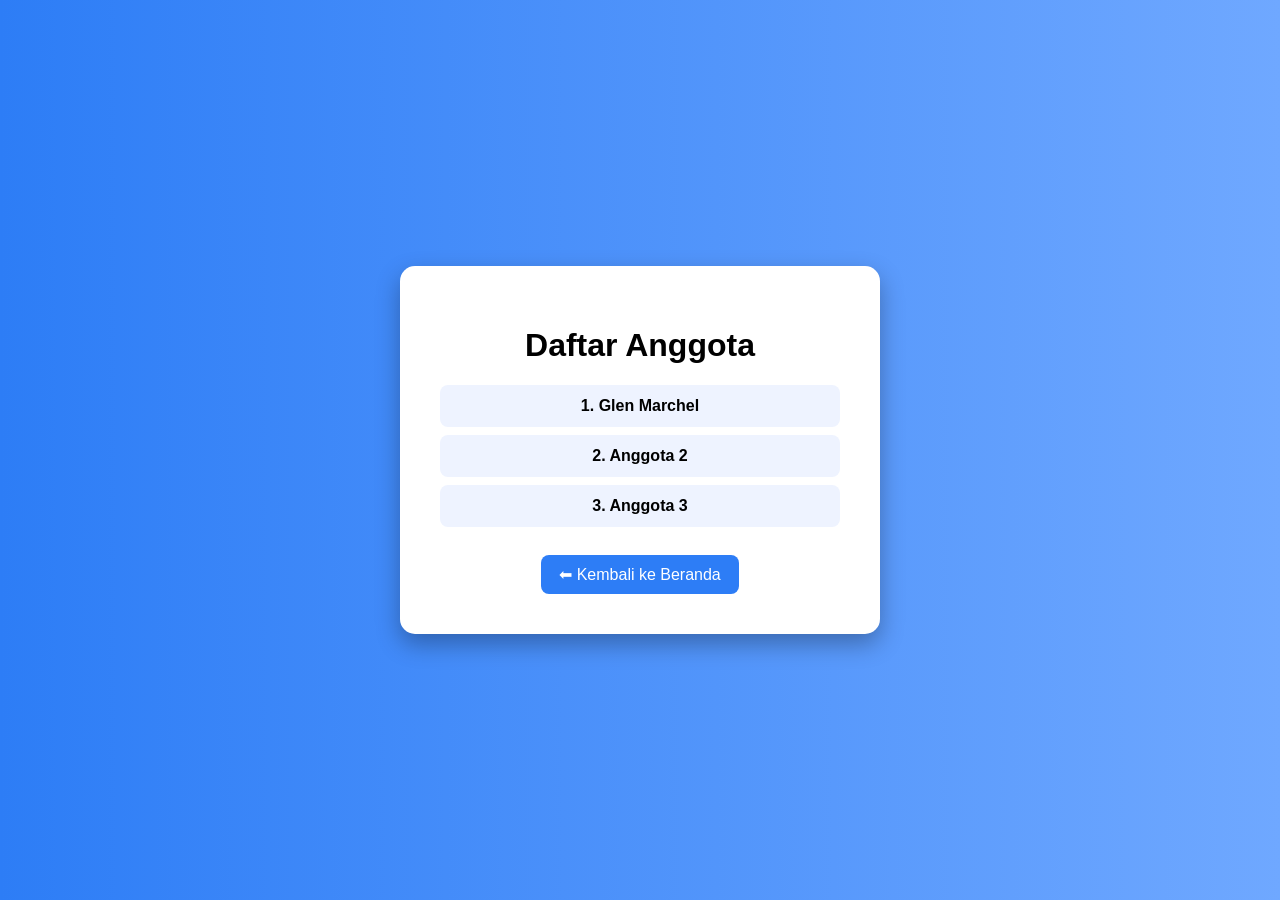
==== anggota.html @ 37cb6a38 "Create anggota.html" ====
<!DOCTYPE html>
<html lang="id">
<head>
<meta charset="UTF-8">
<meta name="viewport" content="width=device-width, initial-scale=1.0">
<title>Daftar Anggota</title>

<style>
body {
    margin: 0;
    font-family: Arial;
    background: linear-gradient(to right, #2d7df6, #6fa8ff);
    display: flex;
    justify-content: center;
    align-items: center;
    height: 100vh;
}

/* Box anggota */
.box {
    background: white;
    padding: 40px;
    border-radius: 15px;
    width: 400px;
    text-align: center;
    box-shadow: 0 10px 25px rgba(0,0,0,0.3);
}

.member {
    background: #eef3ff;
    padding: 12px;
    margin: 8px 0;
    border-radius: 8px;
    font-weight: bold;
}

/* Tombol kembali */
.back {
    display: inline-block;
    margin-top: 20px;
    padding: 10px 18px;
    background: #2d7df6;
    color: white;
    text-decoration: none;
    border-radius: 8px;
}
</style>
</head>

<body>

<div class="box">

    <h1>Daftar Anggota</h1>

    <div class="member">1. Glen Marchel</div>
    <div class="member">2. Anggota 2</div>
    <div class="member">3. Anggota 3</div>

    <a href="index.html" class="back">⬅ Kembali ke Beranda</a>

</div>

</body>
</html>
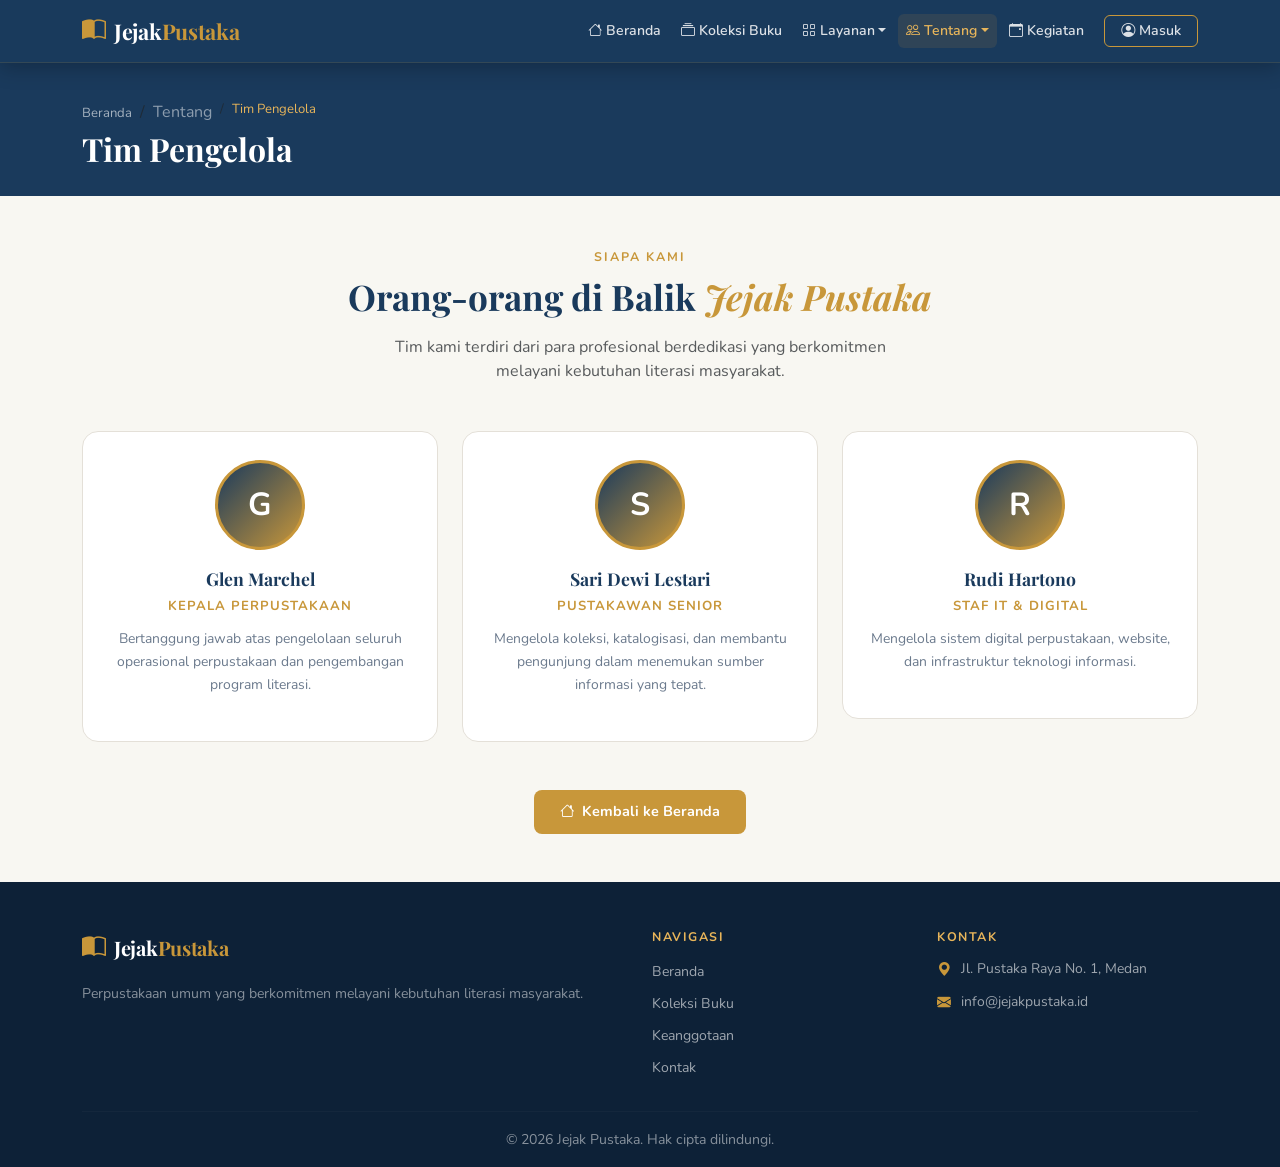
==== commit fa9c12d6: "Add files via upload" ====
--- a/anggota.html
+++ b/anggota.html
@@ -1,65 +1,179 @@
-<!DOCTYPE html>
-<html lang="id">
-<head>
-<meta charset="UTF-8">
-<meta name="viewport" content="width=device-width, initial-scale=1.0">
-<title>Daftar Anggota</title>
-
-<style>
-body {
-    margin: 0;
-    font-family: Arial;
-    background: linear-gradient(to right, #2d7df6, #6fa8ff);
-    display: flex;
-    justify-content: center;
-    align-items: center;
-    height: 100vh;
-}
-
-/* Box anggota */
-.box {
-    background: white;
-    padding: 40px;
-    border-radius: 15px;
-    width: 400px;
-    text-align: center;
-    box-shadow: 0 10px 25px rgba(0,0,0,0.3);
-}
-
-.member {
-    background: #eef3ff;
-    padding: 12px;
-    margin: 8px 0;
-    border-radius: 8px;
-    font-weight: bold;
-}
-
-/* Tombol kembali */
-.back {
-    display: inline-block;
-    margin-top: 20px;
-    padding: 10px 18px;
-    background: #2d7df6;
-    color: white;
-    text-decoration: none;
-    border-radius: 8px;
-}
-</style>
-</head>
-
-<body>
-
-<div class="box">
-
-    <h1>Daftar Anggota</h1>
-
-    <div class="member">1. Glen Marchel</div>
-    <div class="member">2. Anggota 2</div>
-    <div class="member">3. Anggota 3</div>
-
-    <a href="index.html" class="back">⬅ Kembali ke Beranda</a>
-
-</div>
-
-</body>
-</html>
+<!DOCTYPE html>
+<html lang="id">
+<head>
+  <meta charset="UTF-8">
+  <meta name="viewport" content="width=device-width, initial-scale=1.0">
+  <title>Tim Pengelola – Jejak Pustaka</title>
+  <link href="https://cdn.jsdelivr.net/npm/bootstrap@5.3.0/dist/css/bootstrap.min.css" rel="stylesheet">
+  <link href="https://fonts.googleapis.com/css2?family=Playfair+Display:wght@400;600;700&family=Nunito:wght@300;400;500;600;700&display=swap" rel="stylesheet">
+  <link href="https://cdn.jsdelivr.net/npm/bootstrap-icons@1.11.3/font/bootstrap-icons.min.css" rel="stylesheet">
+  <link rel="stylesheet" href="style.css">
+  <style>
+    .page-header-bar { background:var(--primary); padding:100px 0 28px; }
+    .page-header-bar .breadcrumb-item a { color:rgba(255,255,255,0.6); text-decoration:none; font-size:.82rem; }
+    .page-header-bar .breadcrumb-item.active { color:var(--accent-light); font-size:.82rem; }
+    .page-title { font-family:'Playfair Display',serif; color:white; font-size:2rem; font-weight:700; margin:6px 0 0; }
+
+    .team-card {
+      background:white; border-radius:16px; border:1px solid var(--border);
+      overflow:hidden; transition:all 0.3s; text-align:center;
+    }
+    .team-card:hover { transform:translateY(-6px); box-shadow:0 16px 40px rgba(26,58,92,0.15); }
+    .team-avatar {
+      width:90px; height:90px; border-radius:50%; object-fit:cover;
+      border:3px solid var(--accent); margin:28px auto 0;
+      background:var(--bg-light); display:flex; align-items:center; justify-content:center;
+    }
+    .avatar-placeholder {
+      width:90px; height:90px; border-radius:50%;
+      background:linear-gradient(135deg, var(--primary), var(--accent));
+      display:flex; align-items:center; justify-content:center;
+      font-size:2rem; color:white; font-weight:700;
+      margin:28px auto 0; border:3px solid var(--accent);
+    }
+    .team-body { padding:16px 24px 28px; }
+    .team-name { font-family:'Playfair Display',serif; font-size:1.1rem; color:var(--primary); font-weight:700; margin-bottom:4px; }
+    .team-role { font-size:0.82rem; color:var(--accent); font-weight:700; text-transform:uppercase; letter-spacing:1px; margin-bottom:12px; }
+    .team-desc { font-size:0.87rem; color:var(--text-muted); line-height:1.65; }
+  </style>
+</head>
+<body>
+
+<nav class="navbar navbar-expand-lg navbar-dark fixed-top scrolled" id="mainNav">
+  <div class="container">
+    <a class="navbar-brand d-flex align-items-center gap-2" href="index.html">
+      <i class="bi bi-book-half fs-4 text-accent"></i>
+      <span class="brand-name">Jejak<span class="text-accent">Pustaka</span></span>
+    </a>
+    <button class="navbar-toggler border-0" type="button" data-bs-toggle="collapse" data-bs-target="#navMenu">
+      <span class="navbar-toggler-icon"></span>
+    </button>
+    <div class="collapse navbar-collapse" id="navMenu">
+      <ul class="navbar-nav ms-auto align-items-lg-center gap-lg-1">
+        <li class="nav-item"><a class="nav-link" href="index.html"><i class="bi bi-house me-1"></i>Beranda</a></li>
+        <li class="nav-item"><a class="nav-link" href="koleksi.html"><i class="bi bi-collection me-1"></i>Koleksi Buku</a></li>
+        <li class="nav-item dropdown">
+          <a class="nav-link dropdown-toggle" data-bs-toggle="dropdown" href="#"><i class="bi bi-grid me-1"></i>Layanan</a>
+          <ul class="dropdown-menu dropdown-menu-dark">
+            <li><a class="dropdown-item" href="peminjaman.html"><i class="bi bi-arrow-left-right me-2"></i>Peminjaman & Pengembalian</a></li>
+            <li><a class="dropdown-item" href="keanggotaan.html"><i class="bi bi-person-badge me-2"></i>Keanggotaan</a></li>
+            <li><a class="dropdown-item" href="referensi.html"><i class="bi bi-journal-text me-2"></i>Layanan Referensi</a></li>
+            <li><hr class="dropdown-divider"></li>
+            <li><a class="dropdown-item" href="digital.html"><i class="bi bi-laptop me-2"></i>Perpustakaan Digital</a></li>
+          </ul>
+        </li>
+        <li class="nav-item dropdown">
+          <a class="nav-link dropdown-toggle active" data-bs-toggle="dropdown" href="#"><i class="bi bi-people me-1"></i>Tentang</a>
+          <ul class="dropdown-menu dropdown-menu-dark">
+            <li><a class="dropdown-item" href="profil.html"><i class="bi bi-building me-2"></i>Profil Perpustakaan</a></li>
+            <li><a class="dropdown-item active" href="anggota.html"><i class="bi bi-people me-2"></i>Tim Pengelola</a></li>
+            <li><a class="dropdown-item" href="jam-operasional.html"><i class="bi bi-clock me-2"></i>Jam Operasional</a></li>
+            <li><a class="dropdown-item" href="kontak.html"><i class="bi bi-envelope me-2"></i>Hubungi Kami</a></li>
+          </ul>
+        </li>
+        <li class="nav-item"><a class="nav-link" href="index.html#event"><i class="bi bi-calendar-event me-1"></i>Kegiatan</a></li>
+        <li class="nav-item ms-lg-2">
+          <a class="nav-link btn btn-outline-accent px-3 py-1" href="index.html">
+            <i class="bi bi-person-circle me-1"></i>Masuk
+          </a>
+        </li>
+      </ul>
+    </div>
+  </div>
+</nav>
+
+<div class="page-header-bar">
+  <div class="container">
+    <nav aria-label="breadcrumb">
+      <ol class="breadcrumb mb-1">
+        <li class="breadcrumb-item"><a href="index.html">Beranda</a></li>
+        <li class="breadcrumb-item"><span class="text-white-50">Tentang</span></li>
+        <li class="breadcrumb-item active">Tim Pengelola</li>
+      </ol>
+    </nav>
+    <h1 class="page-title">Tim Pengelola</h1>
+  </div>
+</div>
+
+<section class="py-5" style="background:#f8f7f2;">
+  <div class="container">
+    <div class="text-center mb-5">
+      <span class="section-label">Siapa Kami</span>
+      <h2 class="section-title">Orang-orang di Balik <em>Jejak Pustaka</em></h2>
+      <p class="text-muted mt-3" style="max-width:520px;margin:auto;">Tim kami terdiri dari para profesional berdedikasi yang berkomitmen melayani kebutuhan literasi masyarakat.</p>
+    </div>
+
+    <div class="row g-4">
+      <div class="col-md-6 col-lg-4">
+        <div class="team-card">
+          <div class="avatar-placeholder">G</div>
+          <div class="team-body">
+            <div class="team-name">Glen Marchel</div>
+            <div class="team-role">Kepala Perpustakaan</div>
+            <p class="team-desc">Bertanggung jawab atas pengelolaan seluruh operasional perpustakaan dan pengembangan program literasi.</p>
+          </div>
+        </div>
+      </div>
+      <div class="col-md-6 col-lg-4">
+        <div class="team-card">
+          <div class="avatar-placeholder">S</div>
+          <div class="team-body">
+            <div class="team-name">Sari Dewi Lestari</div>
+            <div class="team-role">Pustakawan Senior</div>
+            <p class="team-desc">Mengelola koleksi, katalogisasi, dan membantu pengunjung dalam menemukan sumber informasi yang tepat.</p>
+          </div>
+        </div>
+      </div>
+      <div class="col-md-6 col-lg-4">
+        <div class="team-card">
+          <div class="avatar-placeholder">R</div>
+          <div class="team-body">
+            <div class="team-name">Rudi Hartono</div>
+            <div class="team-role">Staf IT & Digital</div>
+            <p class="team-desc">Mengelola sistem digital perpustakaan, website, dan infrastruktur teknologi informasi.</p>
+          </div>
+        </div>
+      </div>
+    </div>
+
+    <div class="text-center mt-5">
+      <a href="index.html" class="btn btn-primary-custom"><i class="bi bi-house me-2"></i>Kembali ke Beranda</a>
+    </div>
+  </div>
+</section>
+
+<footer class="footer-section pt-5 pb-3">
+  <div class="container">
+    <div class="row g-4">
+      <div class="col-lg-6">
+        <div class="d-flex align-items-center gap-2 mb-3">
+          <i class="bi bi-book-half fs-4 text-accent"></i>
+          <span class="brand-name text-white fs-5">Jejak<span class="text-accent">Pustaka</span></span>
+        </div>
+        <p class="text-muted-footer">Perpustakaan umum yang berkomitmen melayani kebutuhan literasi masyarakat.</p>
+      </div>
+      <div class="col-6 col-lg-3">
+        <h6 class="footer-heading">Navigasi</h6>
+        <ul class="footer-links">
+          <li><a href="index.html">Beranda</a></li>
+          <li><a href="koleksi.html">Koleksi Buku</a></li>
+          <li><a href="keanggotaan.html">Keanggotaan</a></li>
+          <li><a href="kontak.html">Kontak</a></li>
+        </ul>
+      </div>
+      <div class="col-6 col-lg-3">
+        <h6 class="footer-heading">Kontak</h6>
+        <ul class="footer-contact">
+          <li><i class="bi bi-geo-alt-fill text-accent"></i> Jl. Pustaka Raya No. 1, Medan</li>
+          <li><i class="bi bi-envelope-fill text-accent"></i> info@jejakpustaka.id</li>
+        </ul>
+      </div>
+    </div>
+    <hr class="footer-divider mt-4">
+    <p class="text-muted-footer small text-center mb-0">© 2026 Jejak Pustaka. Hak cipta dilindungi.</p>
+  </div>
+</footer>
+
+<script src="https://cdn.jsdelivr.net/npm/bootstrap@5.3.0/dist/js/bootstrap.bundle.min.js"></script>
+</body>
+</html>
--- a/style.css
+++ b/style.css
@@ -0,0 +1,827 @@
+/* ===================================
+   JEJAK PUSTAKA — MAIN STYLESHEET
+   =================================== */
+
+:root {
+  --primary:    #1a3a5c;
+  --primary-dark: #122843;
+  --accent:     #c8973a;
+  --accent-light: #e8b55a;
+  --bg-light:   #f8f7f2;
+  --text-dark:  #1c2b3a;
+  --text-muted: #6b7a8d;
+  --white:      #ffffff;
+  --border:     #e4e0d8;
+  --shadow:     0 4px 20px rgba(26,58,92,0.10);
+  --radius:     12px;
+}
+
+* { box-sizing: border-box; }
+
+html { scroll-behavior: smooth; }
+
+body {
+  font-family: 'Nunito', sans-serif;
+  color: var(--text-dark);
+  background: var(--bg-light);
+  overflow-x: hidden;
+}
+
+/* ===== TYPOGRAPHY ===== */
+.section-label {
+  display: inline-block;
+  font-size: 0.78rem;
+  font-weight: 700;
+  letter-spacing: 2px;
+  text-transform: uppercase;
+  color: var(--accent);
+  margin-bottom: 8px;
+}
+
+.section-title {
+  font-family: 'Playfair Display', serif;
+  font-size: clamp(1.6rem, 3vw, 2.2rem);
+  font-weight: 700;
+  color: var(--primary);
+  line-height: 1.25;
+  margin: 0;
+}
+
+.section-title em {
+  font-style: italic;
+  color: var(--accent);
+}
+
+.brand-name {
+  font-family: 'Playfair Display', serif;
+  font-weight: 700;
+  font-size: 1.35rem;
+  letter-spacing: -0.3px;
+}
+
+.text-accent { color: var(--accent) !important; }
+
+/* ===== NAVBAR ===== */
+#mainNav {
+  background: rgba(26, 58, 92, 0.97);
+  backdrop-filter: blur(10px);
+  padding: 12px 0;
+  transition: all 0.3s ease;
+  border-bottom: 1px solid rgba(200,151,58,0.15);
+}
+
+#mainNav.scrolled {
+  padding: 8px 0;
+  box-shadow: 0 4px 20px rgba(0,0,0,0.25);
+}
+
+.navbar-brand { text-decoration: none; }
+
+.navbar-nav .nav-link {
+  font-size: 0.88rem;
+  font-weight: 600;
+  color: rgba(255,255,255,0.85) !important;
+  padding: 6px 10px;
+  border-radius: 6px;
+  transition: all 0.2s;
+}
+
+.navbar-nav .nav-link:hover,
+.navbar-nav .nav-link.active {
+  color: var(--accent-light) !important;
+  background: rgba(200,151,58,0.12);
+}
+
+.btn-outline-accent {
+  border: 1.5px solid var(--accent);
+  color: var(--accent) !important;
+  font-size: 0.85rem;
+  border-radius: 20px;
+  transition: all 0.25s;
+}
+
+.btn-outline-accent:hover {
+  background: var(--accent);
+  color: white !important;
+}
+
+.dropdown-menu-dark {
+  background: var(--primary-dark);
+  border: 1px solid rgba(200,151,58,0.2);
+  border-radius: 10px;
+  padding: 8px;
+  min-width: 220px;
+}
+
+.dropdown-menu-dark .dropdown-item {
+  color: rgba(255,255,255,0.85);
+  font-size: 0.87rem;
+  padding: 8px 14px;
+  border-radius: 6px;
+  transition: all 0.2s;
+}
+
+.dropdown-menu-dark .dropdown-item:hover {
+  background: rgba(200,151,58,0.15);
+  color: var(--accent-light);
+}
+
+.dropdown-menu-dark .dropdown-divider {
+  border-color: rgba(255,255,255,0.1);
+}
+
+/* ===== HERO ===== */
+.hero-section {
+  position: relative;
+  background: linear-gradient(135deg, #0d2137 0%, #1a3a5c 50%, #1e4470 100%);
+  padding-top: 80px;
+  overflow: hidden;
+}
+
+.hero-section::before {
+  content: '';
+  position: absolute; inset: 0;
+  background: url('https://images.unsplash.com/photo-1481627834876-b7833e8f5570?w=1200&q=60') center/cover;
+  opacity: 0.07;
+}
+
+.hero-overlay {
+  position: absolute; inset: 0;
+  background: linear-gradient(135deg, rgba(13,33,55,0.95) 0%, rgba(26,58,92,0.85) 100%);
+}
+
+.hero-content {
+  position: relative;
+  z-index: 2;
+}
+
+.min-vh-hero { min-height: 88vh; }
+
+.hero-badge {
+  display: inline-flex;
+  align-items: center;
+  background: rgba(200,151,58,0.18);
+  color: var(--accent-light);
+  border: 1px solid rgba(200,151,58,0.35);
+  border-radius: 30px;
+  padding: 5px 16px;
+  font-size: 0.8rem;
+  font-weight: 600;
+  letter-spacing: 0.5px;
+  margin-bottom: 20px;
+}
+
+.hero-title {
+  font-family: 'Playfair Display', serif;
+  font-size: clamp(2.2rem, 5vw, 3.8rem);
+  font-weight: 700;
+  color: white;
+  line-height: 1.15;
+  margin-bottom: 16px;
+}
+
+.hero-title em {
+  font-style: italic;
+  color: var(--accent-light);
+}
+
+.hero-subtitle {
+  color: rgba(255,255,255,0.75);
+  font-size: 1.05rem;
+  line-height: 1.7;
+  max-width: 520px;
+}
+
+.btn-primary-custom {
+  background: var(--accent);
+  color: white;
+  border: none;
+  padding: 11px 26px;
+  border-radius: 8px;
+  font-weight: 700;
+  font-size: 0.9rem;
+  transition: all 0.25s;
+  text-decoration: none;
+  display: inline-flex;
+  align-items: center;
+}
+
+.btn-primary-custom:hover {
+  background: var(--accent-light);
+  color: white;
+  transform: translateY(-2px);
+  box-shadow: 0 6px 20px rgba(200,151,58,0.35);
+}
+
+.btn-outline-light-custom {
+  background: transparent;
+  color: white;
+  border: 2px solid rgba(255,255,255,0.4);
+  padding: 11px 26px;
+  border-radius: 8px;
+  font-weight: 600;
+  font-size: 0.9rem;
+  transition: all 0.25s;
+  text-decoration: none;
+  display: inline-flex;
+  align-items: center;
+}
+
+.btn-outline-light-custom:hover {
+  border-color: white;
+  background: rgba(255,255,255,0.12);
+  color: white;
+}
+
+.hero-book-stack {
+  position: relative;
+  width: 340px;
+  height: 400px;
+}
+
+.hero-img-main {
+  width: 280px;
+  height: 380px;
+  object-fit: cover;
+  border-radius: 20px;
+  border: 4px solid rgba(200,151,58,0.3);
+  box-shadow: 0 20px 60px rgba(0,0,0,0.4);
+  position: absolute;
+  top: 10px;
+  left: 30px;
+}
+
+.floating-card {
+  position: absolute;
+  background: white;
+  border-radius: 12px;
+  padding: 10px 16px;
+  display: flex;
+  align-items: center;
+  gap: 10px;
+  font-size: 0.82rem;
+  font-weight: 700;
+  color: var(--primary);
+  box-shadow: var(--shadow);
+  animation: float 3s ease-in-out infinite;
+}
+
+.card-1 { bottom: 80px; left: -10px; animation-delay: 0s; }
+.card-2 { top: 60px; right: -10px; animation-delay: 1.5s; }
+
+@keyframes float {
+  0%, 100% { transform: translateY(0); }
+  50% { transform: translateY(-8px); }
+}
+
+.hero-wave {
+  position: absolute;
+  bottom: -1px; left: 0; right: 0;
+  line-height: 0;
+}
+
+.hero-wave svg { display: block; width: 100%; }
+
+/* ===== SEARCH ===== */
+.search-wrapper { max-width: 700px; margin: 0 auto; }
+
+.search-bar {
+  border-radius: 12px;
+  overflow: hidden;
+  border: 1.5px solid var(--border);
+  background: white;
+}
+
+.search-bar .form-control {
+  font-size: 0.95rem;
+  background: white;
+}
+
+.search-bar .form-control:focus { box-shadow: none; }
+
+.btn-search {
+  background: var(--primary);
+  color: white;
+  font-weight: 700;
+  border-radius: 0;
+  font-size: 0.9rem;
+  transition: background 0.2s;
+}
+
+.btn-search:hover { background: var(--accent); color: white; }
+
+.cat-badge {
+  background: white;
+  border: 1.5px solid var(--border);
+  color: var(--text-dark);
+  padding: 5px 14px;
+  border-radius: 20px;
+  font-size: 0.82rem;
+  font-weight: 600;
+  cursor: pointer;
+  transition: all 0.2s;
+}
+
+.cat-badge:hover {
+  border-color: var(--accent);
+  color: var(--accent);
+  background: rgba(200,151,58,0.05);
+}
+
+/* ===== STATS ===== */
+.stat-card {
+  background: white;
+  border-radius: var(--radius);
+  padding: 28px 20px;
+  border: 1px solid var(--border);
+  transition: all 0.25s;
+}
+
+.stat-card:hover {
+  transform: translateY(-4px);
+  box-shadow: var(--shadow);
+}
+
+.stat-icon {
+  font-size: 2rem;
+  color: var(--accent);
+  margin-bottom: 10px;
+}
+
+.stat-number {
+  font-family: 'Playfair Display', serif;
+  font-size: 2rem;
+  font-weight: 700;
+  color: var(--primary);
+}
+
+.stat-label {
+  font-size: 0.82rem;
+  color: var(--text-muted);
+  font-weight: 600;
+  margin-top: 4px;
+}
+
+/* ===== SECTION HEADER ===== */
+.section-header { margin-bottom: 8px; }
+
+.btn-link-custom {
+  color: var(--accent);
+  font-weight: 700;
+  font-size: 0.88rem;
+  text-decoration: none;
+  transition: gap 0.2s;
+}
+
+.btn-link-custom:hover { color: var(--primary); }
+
+/* ===== FILTER TABS ===== */
+.filter-btn {
+  background: white;
+  border: 1.5px solid var(--border);
+  color: var(--text-muted);
+  padding: 6px 18px;
+  border-radius: 20px;
+  font-size: 0.83rem;
+  font-weight: 600;
+  cursor: pointer;
+  transition: all 0.2s;
+}
+
+.filter-btn:hover, .filter-btn.active {
+  background: var(--primary);
+  border-color: var(--primary);
+  color: white;
+}
+
+/* ===== BOOK CARDS ===== */
+.book-card {
+  background: white;
+  border-radius: var(--radius);
+  overflow: hidden;
+  border: 1px solid var(--border);
+  cursor: pointer;
+  transition: all 0.3s;
+}
+
+.book-card:hover {
+  transform: translateY(-5px);
+  box-shadow: 0 10px 30px rgba(26,58,92,0.15);
+}
+
+.book-cover-wrap {
+  position: relative;
+  overflow: hidden;
+  height: 220px;
+}
+
+.book-cover-wrap img {
+  width: 100%;
+  height: 100%;
+  object-fit: cover;
+  transition: transform 0.4s;
+}
+
+.book-card:hover .book-cover-wrap img { transform: scale(1.06); }
+
+.book-overlay {
+  position: absolute;
+  inset: 0;
+  background: rgba(26,58,92,0.7);
+  display: flex;
+  align-items: center;
+  justify-content: center;
+  opacity: 0;
+  transition: opacity 0.3s;
+}
+
+.book-card:hover .book-overlay { opacity: 1; }
+
+.book-overlay span {
+  color: white;
+  font-weight: 700;
+  font-size: 0.88rem;
+  background: var(--accent);
+  padding: 7px 18px;
+  border-radius: 20px;
+}
+
+.badge-not-available {
+  position: absolute;
+  top: 10px;
+  right: 10px;
+  background: rgba(220,53,69,0.9);
+  color: white;
+  font-size: 0.72rem;
+  font-weight: 700;
+  padding: 3px 10px;
+  border-radius: 10px;
+}
+
+.book-info { padding: 14px; }
+
+.book-title {
+  font-family: 'Playfair Display', serif;
+  font-size: 0.95rem;
+  font-weight: 700;
+  color: var(--primary);
+  margin: 0 0 4px;
+  line-height: 1.3;
+  display: -webkit-box;
+  -webkit-line-clamp: 2;
+  -webkit-box-orient: vertical;
+  overflow: hidden;
+}
+
+.book-author {
+  font-size: 0.8rem;
+  color: var(--text-muted);
+  margin: 0 0 8px;
+}
+
+.book-kat {
+  background: rgba(26,58,92,0.07);
+  color: var(--primary);
+  font-size: 0.72rem;
+  font-weight: 700;
+  text-transform: capitalize;
+  padding: 3px 10px;
+  border-radius: 10px;
+}
+
+/* ===== SERVICES ===== */
+.services-section { background: var(--bg-light); }
+
+.service-card {
+  background: white;
+  border: 1px solid var(--border);
+  border-radius: var(--radius);
+  padding: 36px 24px;
+  height: 100%;
+  transition: all 0.3s;
+}
+
+.service-card:hover {
+  border-color: var(--accent);
+  transform: translateY(-4px);
+  box-shadow: var(--shadow);
+}
+
+.service-icon {
+  width: 60px;
+  height: 60px;
+  background: rgba(200,151,58,0.1);
+  border-radius: 14px;
+  display: flex;
+  align-items: center;
+  justify-content: center;
+  font-size: 1.6rem;
+  color: var(--accent);
+  margin: 0 auto 16px;
+  transition: all 0.3s;
+}
+
+.service-card:hover .service-icon {
+  background: var(--accent);
+  color: white;
+}
+
+.service-card h5 {
+  font-family: 'Playfair Display', serif;
+  font-size: 1.1rem;
+  color: var(--primary);
+  margin-bottom: 10px;
+}
+
+.service-card p {
+  font-size: 0.88rem;
+  color: var(--text-muted);
+  line-height: 1.65;
+}
+
+.service-link {
+  font-size: 0.84rem;
+  font-weight: 700;
+  color: var(--accent);
+  text-decoration: none;
+  transition: color 0.2s;
+}
+
+.service-link:hover { color: var(--primary); }
+
+/* ===== CTA BANNER ===== */
+.cta-banner {
+  background: linear-gradient(135deg, var(--primary) 0%, #0d2137 100%);
+}
+
+.cta-inner {
+  background: rgba(200,151,58,0.08);
+  border: 1px solid rgba(200,151,58,0.25);
+  border-radius: 18px;
+  padding: 40px 36px;
+}
+
+.cta-inner h3 {
+  font-family: 'Playfair Display', serif;
+  color: white;
+  font-size: 1.7rem;
+  margin-bottom: 8px;
+}
+
+.cta-inner p {
+  color: rgba(255,255,255,0.7);
+  font-size: 0.93rem;
+  margin: 0;
+}
+
+.btn-cta-white {
+  background: var(--accent);
+  color: white;
+  border: none;
+  padding: 10px 24px;
+  border-radius: 8px;
+  font-weight: 700;
+  font-size: 0.88rem;
+  text-decoration: none;
+  display: inline-block;
+  transition: all 0.25s;
+}
+
+.btn-cta-white:hover {
+  background: var(--accent-light);
+  color: white;
+  transform: translateY(-2px);
+}
+
+.btn-cta-outline {
+  background: transparent;
+  color: rgba(255,255,255,0.85);
+  border: 1.5px solid rgba(255,255,255,0.3);
+  padding: 10px 24px;
+  border-radius: 8px;
+  font-weight: 600;
+  font-size: 0.88rem;
+  text-decoration: none;
+  display: inline-block;
+  transition: all 0.25s;
+}
+
+.btn-cta-outline:hover {
+  border-color: white;
+  color: white;
+}
+
+/* ===== EVENT CARDS ===== */
+.event-card {
+  background: white;
+  border-radius: var(--radius);
+  overflow: hidden;
+  border: 1px solid var(--border);
+  transition: all 0.3s;
+  height: 100%;
+}
+
+.event-card:hover {
+  transform: translateY(-5px);
+  box-shadow: 0 12px 35px rgba(26,58,92,0.13);
+}
+
+.event-img-wrap {
+  position: relative;
+  overflow: hidden;
+  height: 190px;
+}
+
+.event-img-wrap img {
+  width: 100%;
+  height: 100%;
+  object-fit: cover;
+  transition: transform 0.4s;
+}
+
+.event-card:hover .event-img-wrap img { transform: scale(1.05); }
+
+.event-badge {
+  position: absolute;
+  top: 12px;
+  left: 12px;
+  background: var(--accent);
+  color: white;
+  font-size: 0.72rem;
+  font-weight: 700;
+  padding: 4px 12px;
+  border-radius: 10px;
+}
+
+.upcoming-badge { background: var(--primary) !important; }
+
+.event-body { padding: 20px; }
+
+.event-date {
+  font-size: 0.8rem;
+  color: var(--accent);
+  font-weight: 700;
+  margin-bottom: 8px;
+}
+
+.event-body h5 {
+  font-family: 'Playfair Display', serif;
+  font-size: 1rem;
+  color: var(--primary);
+  margin-bottom: 8px;
+}
+
+.event-body p {
+  font-size: 0.85rem;
+  color: var(--text-muted);
+  line-height: 1.6;
+  margin-bottom: 14px;
+}
+
+.btn-event {
+  font-size: 0.83rem;
+  font-weight: 700;
+  color: var(--accent);
+  text-decoration: none;
+  transition: color 0.2s;
+}
+
+.btn-event:hover { color: var(--primary); }
+
+/* ===== JAM OPERASIONAL ===== */
+.hour-table { border: 1px solid var(--border); border-radius: 12px; overflow: hidden; }
+
+.hour-row {
+  display: flex;
+  justify-content: space-between;
+  align-items: center;
+  padding: 13px 18px;
+  font-size: 0.9rem;
+  border-bottom: 1px solid var(--border);
+  background: white;
+  transition: background 0.2s;
+}
+
+.hour-row:last-child { border-bottom: none; }
+.hour-row:hover { background: var(--bg-light); }
+.hour-row.closed { color: var(--text-muted); background: #fafafa; }
+
+/* ===== MODAL ===== */
+.login-header { background: linear-gradient(135deg, var(--primary), var(--primary-dark)); }
+
+.form-control-login {
+  border-radius: 8px;
+  border: 1.5px solid var(--border);
+  padding: 10px 14px;
+  font-size: 0.9rem;
+  transition: border-color 0.2s;
+}
+
+.form-control-login:focus {
+  border-color: var(--accent);
+  box-shadow: 0 0 0 3px rgba(200,151,58,0.12);
+}
+
+.modal-info-table td {
+  padding: 6px 8px;
+  font-size: 0.9rem;
+}
+
+.badge-kategori {
+  background: rgba(26,58,92,0.08);
+  color: var(--primary);
+  padding: 3px 12px;
+  border-radius: 10px;
+  font-size: 0.82rem;
+  font-weight: 700;
+  text-transform: capitalize;
+}
+
+/* ===== FOOTER ===== */
+.footer-section {
+  background: #0d2137;
+  color: white;
+}
+
+.text-muted-footer { color: rgba(255,255,255,0.5); font-size: 0.88rem; line-height: 1.65; }
+
+.footer-heading {
+  font-size: 0.78rem;
+  font-weight: 700;
+  letter-spacing: 1.5px;
+  text-transform: uppercase;
+  color: var(--accent-light);
+  margin-bottom: 14px;
+}
+
+.footer-links {
+  list-style: none;
+  padding: 0;
+  margin: 0;
+}
+
+.footer-links li { margin-bottom: 8px; }
+
+.footer-links a {
+  color: rgba(255,255,255,0.6);
+  text-decoration: none;
+  font-size: 0.88rem;
+  transition: color 0.2s;
+}
+
+.footer-links a:hover { color: var(--accent-light); }
+
+.footer-contact {
+  list-style: none;
+  padding: 0;
+  margin: 0;
+}
+
+.footer-contact li {
+  color: rgba(255,255,255,0.6);
+  font-size: 0.87rem;
+  margin-bottom: 10px;
+  display: flex;
+  align-items: flex-start;
+  gap: 10px;
+}
+
+.footer-contact li i { margin-top: 2px; flex-shrink: 0; }
+
+.social-links a {
+  width: 36px;
+  height: 36px;
+  border-radius: 8px;
+  background: rgba(255,255,255,0.08);
+  color: rgba(255,255,255,0.65);
+  display: flex;
+  align-items: center;
+  justify-content: center;
+  font-size: 1rem;
+  text-decoration: none;
+  transition: all 0.2s;
+}
+
+.social-links a:hover {
+  background: var(--accent);
+  color: white;
+}
+
+.footer-divider { border-color: rgba(255,255,255,0.1); }
+
+.footer-bottom-link {
+  color: rgba(255,255,255,0.45);
+  text-decoration: none;
+  transition: color 0.2s;
+}
+
+.footer-bottom-link:hover { color: var(--accent-light); }
+
+/* ===== RESPONSIVE ===== */
+@media (max-width: 768px) {
+  .min-vh-hero { min-height: auto; padding: 60px 0 100px; }
+  .hero-title { font-size: 2.1rem; }
+  .hero-book-stack { display: none; }
+  .stat-number { font-size: 1.6rem; }
+  .cta-inner { padding: 28px 20px; }
+}
